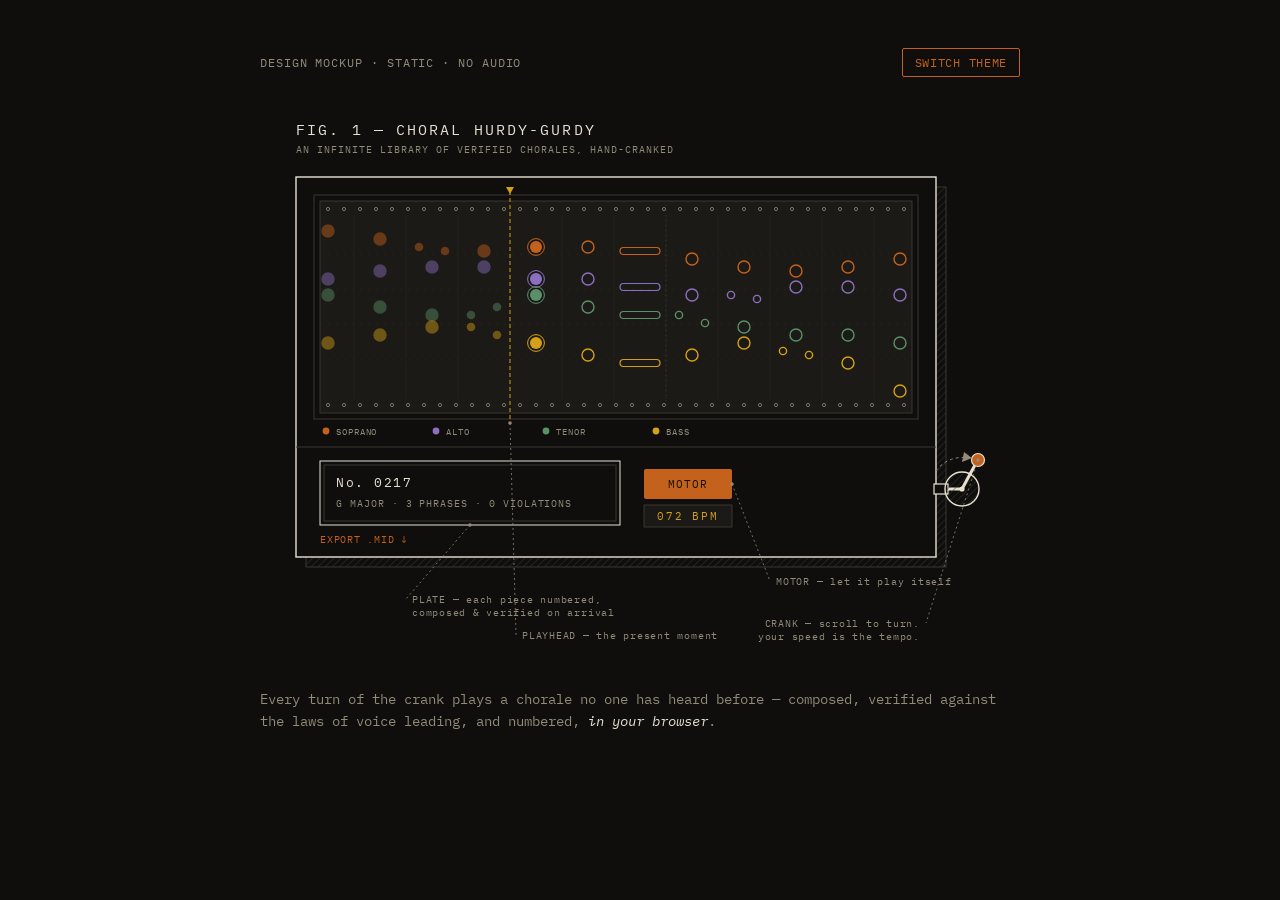
==== instrument/mockup/index.html @ 59392622 "Choral Hurdy-Gurdy: design concept + patent-drawing mockup Concept doc (instrument/CONCEPT.md): the " ====
<!DOCTYPE html>
<html lang="en" data-theme="electric">
<head>
<meta charset="utf-8">
<meta name="viewport" content="width=device-width, initial-scale=1">
<title>FIG. 1 — Choral Hurdy-Gurdy (design mockup)</title>
<link rel="preconnect" href="https://fonts.googleapis.com">
<link href="https://fonts.googleapis.com/css2?family=Playfair+Display:ital,wght@0,600;0,700;1,600&family=IBM+Plex+Mono:wght@400;500&display=swap" rel="stylesheet">
<style>
:root {
  --color-bg:             #0f0e0c;
  --color-surface:        #1c1a16;
  --color-border:         #3a3630;
  --color-text-primary:   #e8e0d0;
  --color-text-secondary: #938a78;
  --color-accent-1:       #c4621d;
  --color-accent-2:       #8b6fc0;
  --color-accent-3:       #5a9068;
  --color-signal:         #d4a017;
  --color-accent-5:       #7a9bab;
  --color-accent-6:       #b86278;
  --color-danger:         #8b2e2e;
  --font-display: 'Playfair Display', serif;
  --font-body: 'IBM Plex Mono', monospace;
}
[data-theme="candlelight"] {
  --color-bg:             #f5edd8;
  --color-surface:        #ede1c6;
  --color-border:         #c8b89a;
  --color-text-primary:   #1a120a;
  --color-text-secondary: #6b5640;
  --color-accent-1:       #9e3d0a;
  --color-accent-2:       #6b4fa0;
  --color-accent-3:       #3a7048;
  --color-signal:         #a47c07;
  --color-accent-5:       #5a7b8b;
  --color-accent-6:       #985268;
  --color-danger:         #8b2e2e;
}
* { margin: 0; padding: 0; box-sizing: border-box; }
body {
  background: var(--color-bg);
  color: var(--color-text-primary);
  font-family: var(--font-body);
  display: flex; flex-direction: column; align-items: center;
  padding: 48px 12px;
}
.wrap { width: 100%; max-width: 760px; }
.mockbar {
  display: flex; justify-content: space-between; align-items: baseline;
  margin-bottom: 24px; font-size: 0.72rem; color: var(--color-text-secondary);
  letter-spacing: 0.08em; text-transform: uppercase;
}
.mockbar button {
  background: transparent; border: 1px solid var(--color-accent-1);
  color: var(--color-accent-1); font-family: var(--font-body);
  font-size: 0.72rem; letter-spacing: 0.06em; text-transform: uppercase;
  padding: 6px 12px; border-radius: 2px; cursor: pointer;
}
.caption {
  margin-top: 24px; font-size: 0.85rem; line-height: 1.6;
  color: var(--color-text-secondary);
}
.caption em { color: var(--color-text-primary); font-style: italic; }
svg text { font-family: var(--font-body); }
</style>
</head>
<body>
<div class="wrap">
  <div class="mockbar">
    <span>design mockup · static · no audio</span>
    <button onclick="toggle()">switch theme</button>
  </div>
  <svg id="fig" viewBox="0 0 760 560" width="100%" aria-label="Patent-style drawing of the choral hurdy-gurdy"></svg>
  <p class="caption">Every turn of the crank plays a chorale no one has heard
  before — composed, verified against the laws of voice leading, and
  numbered, <em>in your browser</em>.</p>
</div>
<script>
const PIECE = {"notes": [[0,0,2,71],[0,2,2,76],[0,4,2,74],[0,6,1,72],[0,7,1,71],[0,8,2,71],[0,10,2,72],[0,12,2,72],[0,14,2,71],[0,16,2,69],[0,18,2,67],[0,20,2,66],[0,22,2,67],[0,24,2,69],[0,26,2,67],[1,0,2,65],[1,2,2,64],[1,4,2,66],[1,6,2,67],[1,8,2,67],[1,10,2,64],[1,12,2,64],[1,14,2,62],[1,16,2,60],[1,18,1,60],[1,19,1,59],[1,20,2,62],[1,22,2,62],[1,24,2,60],[1,26,2,59],[2,0,2,59],[2,2,2,60],[2,4,2,57],[2,6,2,55],[2,8,1,55],[2,9,1,57],[2,10,2,60],[2,12,2,57],[2,14,2,55],[2,16,1,55],[2,17,1,53],[2,18,2,52],[2,20,2,50],[2,22,2,50],[2,24,2,48],[2,26,2,50],[3,0,2,43],[3,2,2,48],[3,4,2,50],[3,6,2,52],[3,8,1,52],[3,9,1,50],[3,10,2,48],[3,12,2,45],[3,14,2,43],[3,16,2,45],[3,18,2,48],[3,20,1,46],[3,21,1,45],[3,22,2,43],[3,24,2,36],[3,26,2,43]], "ferm": [8, 18, 26], "total": 28};

const css = n => getComputedStyle(document.documentElement).getPropertyValue(n).trim();
const NS = 'http://www.w3.org/2000/svg';
function el(tag, attrs, parent) {
  const e = document.createElementNS(NS, tag);
  for (const k in attrs) e.setAttribute(k, attrs[k]);
  parent.appendChild(e);
  return e;
}

function draw() {
  const svg = document.getElementById('fig');
  svg.innerHTML = '';
  const border = css('--color-border'), surface = css('--color-surface'),
        bg = css('--color-bg'), txt = css('--color-text-primary'),
        sub = css('--color-text-secondary'), sienna = css('--color-accent-1'),
        signal = css('--color-signal');
  const voiceColor = [css('--color-accent-1'), css('--color-accent-2'),
                      css('--color-accent-3'), css('--color-signal')];

  // cross-hatch pattern (the system's replacement for shadows)
  const defs = el('defs', {}, svg);
  const pat = el('pattern', {id:'hatch', width:5, height:5,
                 patternUnits:'userSpaceOnUse', patternTransform:'rotate(45)'}, defs);
  el('line', {x1:0, y1:0, x2:0, y2:5, stroke:border, 'stroke-width':1}, pat);
  const patD = el('pattern', {id:'hatchD', width:3.4, height:3.4,
                 patternUnits:'userSpaceOnUse', patternTransform:'rotate(45)'}, defs);
  el('line', {x1:0, y1:0, x2:0, y2:3.4, stroke:sub, 'stroke-width':1}, patD);

  // ---- title block ----
  const t1 = el('text', {x:36, y:34, fill:txt, 'font-size':15,
                'letter-spacing':'0.14em'}, svg);
  t1.textContent = 'FIG. 1 — CHORAL HURDY-GURDY';
  const t2 = el('text', {x:36, y:52, fill:sub, 'font-size':10,
                'letter-spacing':'0.1em'}, svg);
  t2.textContent = 'AN INFINITE LIBRARY OF VERIFIED CHORALES, HAND-CRANKED';

  // ---- cabinet ----
  const BX = 36, BY = 76, BW = 640, BH = 380;
  // side depth: offset hatched slab (patent-drawing depth, not shadow)
  el('rect', {x:BX+10, y:BY+10, width:BW, height:BH, fill:'url(#hatch)',
              stroke:border, 'stroke-width':1}, svg);
  el('rect', {x:BX, y:BY, width:BW, height:BH, fill:bg,
              stroke:txt, 'stroke-width':1.4}, svg);

  // ---- tape window ----
  const TX = BX+24, TY = BY+24, TW = BW-48, TH = 212;
  el('rect', {x:TX-6, y:TY-6, width:TW+12, height:TH+12, fill:'none',
              stroke:border, 'stroke-width':1}, svg);
  el('rect', {x:TX, y:TY, width:TW, height:TH, fill:surface,
              stroke:border, 'stroke-width':1}, svg);
  // sprocket holes along tape edges
  for (let x = TX+8; x < TX+TW-4; x += 16) {
    el('circle', {cx:x, cy:TY+8, r:1.6, fill:'none', stroke:sub,
                  'stroke-width':0.8}, svg);
    el('circle', {cx:x, cy:TY+TH-8, r:1.6, fill:'none', stroke:sub,
                  'stroke-width':0.8}, svg);
  }
  // pitch guide rules (faint staff-like grid)
  for (let i = 1; i <= 4; i++) {
    el('line', {x1:TX, y1:TY+18+i*(TH-36)/5, x2:TX+TW, y2:TY+18+i*(TH-36)/5,
                stroke:border, 'stroke-width':0.5, 'stroke-dasharray':'2 6',
                opacity:0.6}, svg);
  }

  // ---- geometry of time ----
  const EW = 26;                     // px per eighth
  const PH = TX + 190;               // playhead x
  const soundingEighth = 10;         // mid-phrase: a normal chord is sounding
  const originX = PH - soundingEighth * EW;

  // beat ruling — chords become visible columns
  for (let e = 0; e <= PIECE.total; e += 2) {
    const x = originX + e * EW;
    if (x > TX+4 && x < TX+TW-4)
      el('line', {x1:x, y1:TY+14, x2:x, y2:TY+TH-14, stroke:border,
                  'stroke-width':0.5, opacity:0.55}, svg);
  }

  // playhead
  el('line', {x1:PH, y1:TY-10, x2:PH, y2:TY+TH+10, stroke:signal,
              'stroke-width':1, 'stroke-dasharray':'4 3'}, svg);
  el('path', {d:`M ${PH-4} ${TY-14} L ${PH+4} ${TY-14} L ${PH} ${TY-7} Z`,
              fill:signal}, svg);

  // ---- holes from the real piece ----
  const midiLo = 34, midiHi = 80;
  const pitchY = m => TY + 14 + (TH - 28) * (1 - (m - midiLo) / (midiHi - midiLo));
  const fermStarts = PIECE.ferm.map(f => (f - 1) * 2);
  const soundingAt = soundingEighth;

  // phrase perforation lines
  for (const f of PIECE.ferm) {
    const x = originX + (f * 2) * EW;
    if (x > TX && x < TX+TW)
      el('line', {x1:x, y1:TY+4, x2:x, y2:TY+TH-4, stroke:border,
                  'stroke-width':1, 'stroke-dasharray':'1 4'}, svg);
  }
  for (const [v, s, ln, m] of PIECE.notes) {
    const x = originX + s * EW + (ln * EW) / 2;
    if (x < TX + 8 || x > TX + TW - 8) continue;
    const y = pitchY(m);
    const c = voiceColor[v];
    const isFerm = fermStarts.includes(s);
    const sounding = s <= soundingAt && soundingAt < s + ln;
    const passed = s + ln <= soundingAt;
    const r = ln >= 2 ? 6 : 3.6;     // ornaments are smaller punches
    if (isFerm) {                    // fermata: an elongated punched slot
      el('rect', {x: originX + s*EW + 6, y: y-3.5, width: EW*2 - 12, height: 7,
                  rx: 3.5, fill: (sounding || passed) ? c : 'none', stroke: c,
                  'stroke-width': 1.2, opacity: passed ? 0.45 : 1}, svg);
    } else if (sounding) {
      el('circle', {cx:x, cy:y, r:r+2.4, fill:'none', stroke:c,
                    'stroke-width':1}, svg);
      el('circle', {cx:x, cy:y, r:r, fill:c}, svg);
    } else {
      el('circle', {cx:x, cy:y, r:r, fill: passed ? c : 'none', stroke:c,
                    'stroke-width':1.4, opacity: passed ? 0.45 : 1}, svg);
    }
  }

  // voice key, engraved under tape window
  const voices = ['SOPRANO', 'ALTO', 'TENOR', 'BASS'];
  voices.forEach((name, i) => {
    const x = TX + 6 + i * 110;
    el('circle', {cx:x, cy:TY+TH+18, r:3.4, fill:voiceColor[i]}, svg);
    const t = el('text', {x:x+10, y:TY+TH+21.5, fill:sub, 'font-size':9,
                  'letter-spacing':'0.1em'}, svg);
    t.textContent = name;
  });

  // ---- lower panel: plate, motor, bpm ----
  const LY = BY + BH - 96;
  el('line', {x1:BX, y1:LY-14, x2:BX+BW, y2:LY-14, stroke:border,
              'stroke-width':1}, svg);

  // engraved plate (double border)
  el('rect', {x:BX+24, y:LY, width:300, height:64, fill:'none', stroke:txt,
              'stroke-width':1}, svg);
  el('rect', {x:BX+28, y:LY+4, width:292, height:56, fill:'none',
              stroke:border, 'stroke-width':1}, svg);
  const p1 = el('text', {x:BX+40, y:LY+26, fill:txt, 'font-size':13,
                'letter-spacing':'0.12em'}, svg);
  p1.textContent = 'No. 0217';
  const p2 = el('text', {x:BX+40, y:LY+46, fill:sub, 'font-size':9.5,
                'letter-spacing':'0.1em'}, svg);
  p2.textContent = 'G MAJOR · 3 PHRASES · 0 VIOLATIONS';
  const dl = el('text', {x:BX+24, y:LY+82, fill:sienna, 'font-size':9.5,
                'letter-spacing':'0.08em'}, svg);
  dl.textContent = 'EXPORT .MID ↓';

  // motor toggle
  el('rect', {x:BX+348, y:LY+8, width:88, height:30, rx:2, fill:sienna}, svg);
  const mt = el('text', {x:BX+392, y:LY+27, fill:bg, 'font-size':11,
                'letter-spacing':'0.1em', 'text-anchor':'middle'}, svg);
  mt.textContent = 'MOTOR';
  // bpm odometer
  el('rect', {x:BX+348, y:LY+44, width:88, height:22, fill:surface,
              stroke:border, 'stroke-width':1}, svg);
  const bp = el('text', {x:BX+392, y:LY+59, fill:signal, 'font-size':11,
                'letter-spacing':'0.18em', 'text-anchor':'middle'}, svg);
  bp.textContent = '072 BPM';

  // ---- the crank (through the cabinet wall) ----
  const wall = BX + BW;
  const CXc = wall + 26, CYc = LY + 28;
  el('rect', {x:wall-2, y:CYc-5, width:14, height:10, fill:bg, stroke:txt,
              'stroke-width':1.2}, svg);                     // axle housing
  el('line', {x1:wall+12, y1:CYc, x2:CXc, y2:CYc, stroke:txt,
              'stroke-width':3}, svg);                       // axle stub
  el('circle', {cx:CXc, cy:CYc, r:17, fill:'url(#hatch)', stroke:txt,
                'stroke-width':1.4}, svg);                   // crank disc
  el('circle', {cx:CXc, cy:CYc, r:2.6, fill:txt}, svg);      // axle center
  el('line', {x1:CXc, y1:CYc, x2:CXc+13, y2:CYc-24, stroke:txt,
              'stroke-width':3}, svg);                       // arm to grip
  el('circle', {cx:CXc+16, cy:CYc-29, r:6.5, fill:sienna, stroke:txt,
                'stroke-width':1.2}, svg);                   // grip
  // rotation arrow
  el('path', {d:`M ${CXc-26} ${CYc-18} A 32 32 0 0 1 ${CXc+6} ${CYc-31}`,
              fill:'none', stroke:sub, 'stroke-width':1,
              'stroke-dasharray':'3 3'}, svg);
  el('path', {d:`M ${CXc+2} ${CYc-37} L ${CXc+10} ${CYc-31} L ${CXc} ${CYc-27} Z`,
              fill:sub}, svg);

  // ---- annotations with leader lines ----
  function note(x1, y1, x2, y2, lines, anchor='start') {
    el('line', {x1, y1, x2, y2, stroke:sub, 'stroke-width':0.8,
                'stroke-dasharray':'2 3'}, svg);
    el('circle', {cx:x1, cy:y1, r:1.8, fill:sub}, svg);
    lines.forEach((s, i) => {
      const t = el('text', {x:x2 + (anchor==='start'?6:-6), y:y2 + 3.5 + i*13,
                    fill:sub, 'font-size':9.5, 'letter-spacing':'0.08em',
                    'text-anchor':anchor}, svg);
      t.textContent = s;
    });
  }
  const compact = document.documentElement.clientWidth < 560;
  if (!compact) {
    note(PH, TY+TH+10, PH+6, BY+BH+78, ['PLAYHEAD — the present moment'], 'start');
    note(BX+174, LY+64, BX+110, BY+BH+42, ['PLATE — each piece numbered,', 'composed & verified on arrival'], 'start');
    note(BX+436, LY+23, BX+474, BY+BH+24, ['MOTOR — let it play itself'], 'start');
    note(CXc+16, CYc-29, CXc-36, BY+BH+66, ['CRANK — scroll to turn.', 'your speed is the tempo.'], 'end');
  } else {
    note(CXc+16, CYc-29, CXc-70, BY+BH+50, ['CRANK — drag to turn'], 'end');
  }
}

function toggle() {
  const h = document.documentElement;
  h.dataset.theme = h.dataset.theme === 'electric' ? 'candlelight' : 'electric';
  draw();
}
draw();
addEventListener('resize', draw);
</script>
</body>
</html>
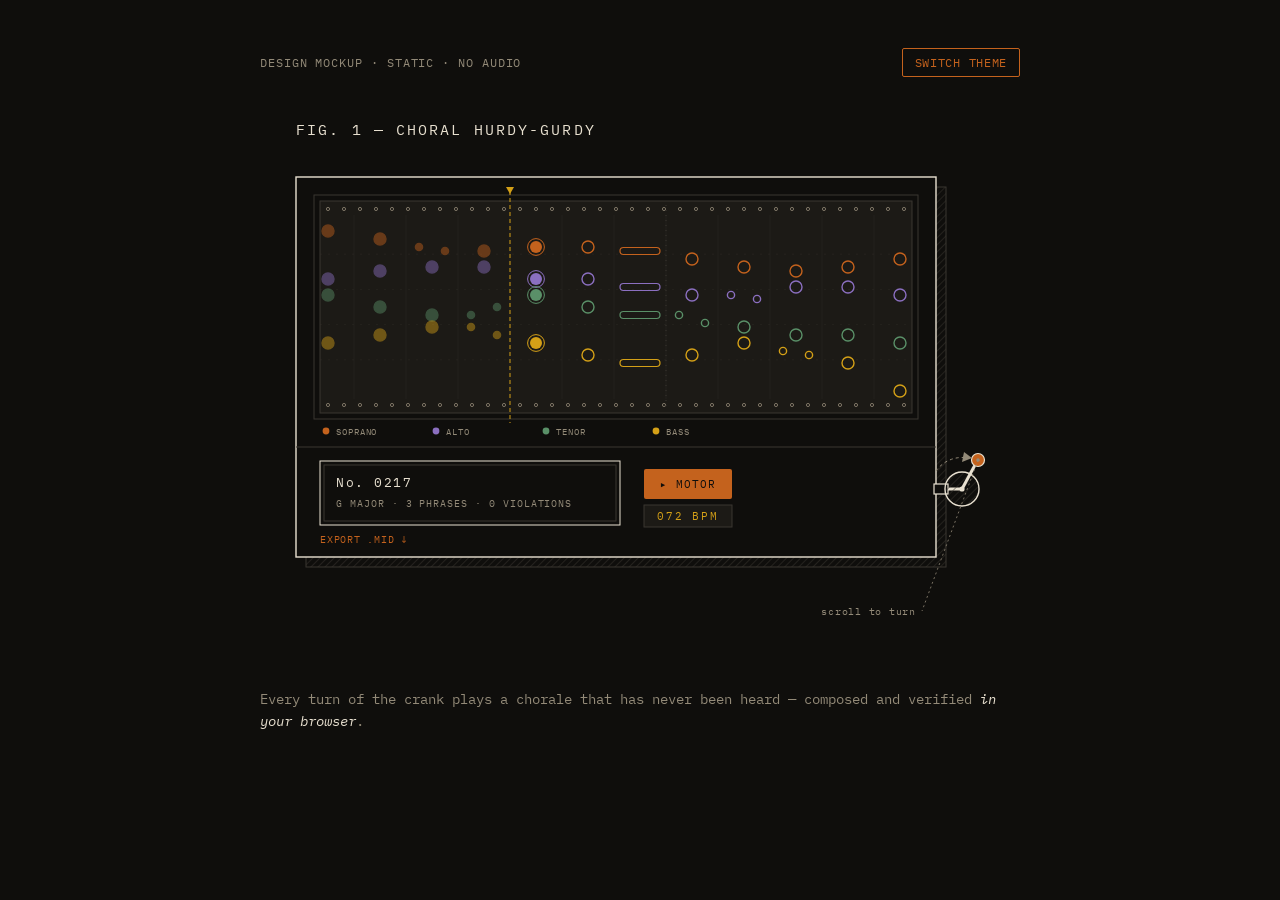
==== commit 8aab0c04: "Strip decorative text from the machine Per Dash's review: caption flourishes read as LLM text. Cut t" ====
--- a/instrument/mockup/index.html
+++ b/instrument/mockup/index.html
@@ -72,9 +72,8 @@
     <button onclick="toggle()">switch theme</button>
   </div>
   <svg id="fig" viewBox="0 0 760 560" width="100%" aria-label="Patent-style drawing of the choral hurdy-gurdy"></svg>
-  <p class="caption">Every turn of the crank plays a chorale no one has heard
-  before — composed, verified against the laws of voice leading, and
-  numbered, <em>in your browser</em>.</p>
+  <p class="caption">Every turn of the crank plays a chorale that has never
+  been heard — composed and verified <em>in your browser</em>.</p>
 </div>
 <script>
 const PIECE = {"notes": [[0,0,2,71],[0,2,2,76],[0,4,2,74],[0,6,1,72],[0,7,1,71],[0,8,2,71],[0,10,2,72],[0,12,2,72],[0,14,2,71],[0,16,2,69],[0,18,2,67],[0,20,2,66],[0,22,2,67],[0,24,2,69],[0,26,2,67],[1,0,2,65],[1,2,2,64],[1,4,2,66],[1,6,2,67],[1,8,2,67],[1,10,2,64],[1,12,2,64],[1,14,2,62],[1,16,2,60],[1,18,1,60],[1,19,1,59],[1,20,2,62],[1,22,2,62],[1,24,2,60],[1,26,2,59],[2,0,2,59],[2,2,2,60],[2,4,2,57],[2,6,2,55],[2,8,1,55],[2,9,1,57],[2,10,2,60],[2,12,2,57],[2,14,2,55],[2,16,1,55],[2,17,1,53],[2,18,2,52],[2,20,2,50],[2,22,2,50],[2,24,2,48],[2,26,2,50],[3,0,2,43],[3,2,2,48],[3,4,2,50],[3,6,2,52],[3,8,1,52],[3,9,1,50],[3,10,2,48],[3,12,2,45],[3,14,2,43],[3,16,2,45],[3,18,2,48],[3,20,1,46],[3,21,1,45],[3,22,2,43],[3,24,2,36],[3,26,2,43]], "ferm": [8, 18, 26], "total": 28};
@@ -111,9 +110,6 @@
   const t1 = el('text', {x:36, y:34, fill:txt, 'font-size':15,
                 'letter-spacing':'0.14em'}, svg);
   t1.textContent = 'FIG. 1 — CHORAL HURDY-GURDY';
-  const t2 = el('text', {x:36, y:52, fill:sub, 'font-size':10,
-                'letter-spacing':'0.1em'}, svg);
-  t2.textContent = 'AN INFINITE LIBRARY OF VERIFIED CHORALES, HAND-CRANKED';
 
   // ---- cabinet ----
   const BX = 36, BY = 76, BW = 640, BH = 380;
@@ -233,7 +229,7 @@
   el('rect', {x:BX+348, y:LY+8, width:88, height:30, rx:2, fill:sienna}, svg);
   const mt = el('text', {x:BX+392, y:LY+27, fill:bg, 'font-size':11,
                 'letter-spacing':'0.1em', 'text-anchor':'middle'}, svg);
-  mt.textContent = 'MOTOR';
+  mt.textContent = '▸ MOTOR';
   // bpm odometer
   el('rect', {x:BX+348, y:LY+44, width:88, height:22, fill:surface,
               stroke:border, 'stroke-width':1}, svg);
@@ -275,14 +271,8 @@
     });
   }
   const compact = document.documentElement.clientWidth < 560;
-  if (!compact) {
-    note(PH, TY+TH+10, PH+6, BY+BH+78, ['PLAYHEAD — the present moment'], 'start');
-    note(BX+174, LY+64, BX+110, BY+BH+42, ['PLATE — each piece numbered,', 'composed & verified on arrival'], 'start');
-    note(BX+436, LY+23, BX+474, BY+BH+24, ['MOTOR — let it play itself'], 'start');
-    note(CXc+16, CYc-29, CXc-36, BY+BH+66, ['CRANK — scroll to turn.', 'your speed is the tempo.'], 'end');
-  } else {
-    note(CXc+16, CYc-29, CXc-70, BY+BH+50, ['CRANK — drag to turn'], 'end');
-  }
+  note(CXc+16, CYc-29, CXc-40, BY+BH+54,
+       [compact ? 'drag to turn' : 'scroll to turn'], 'end');
 }
 
 function toggle() {
